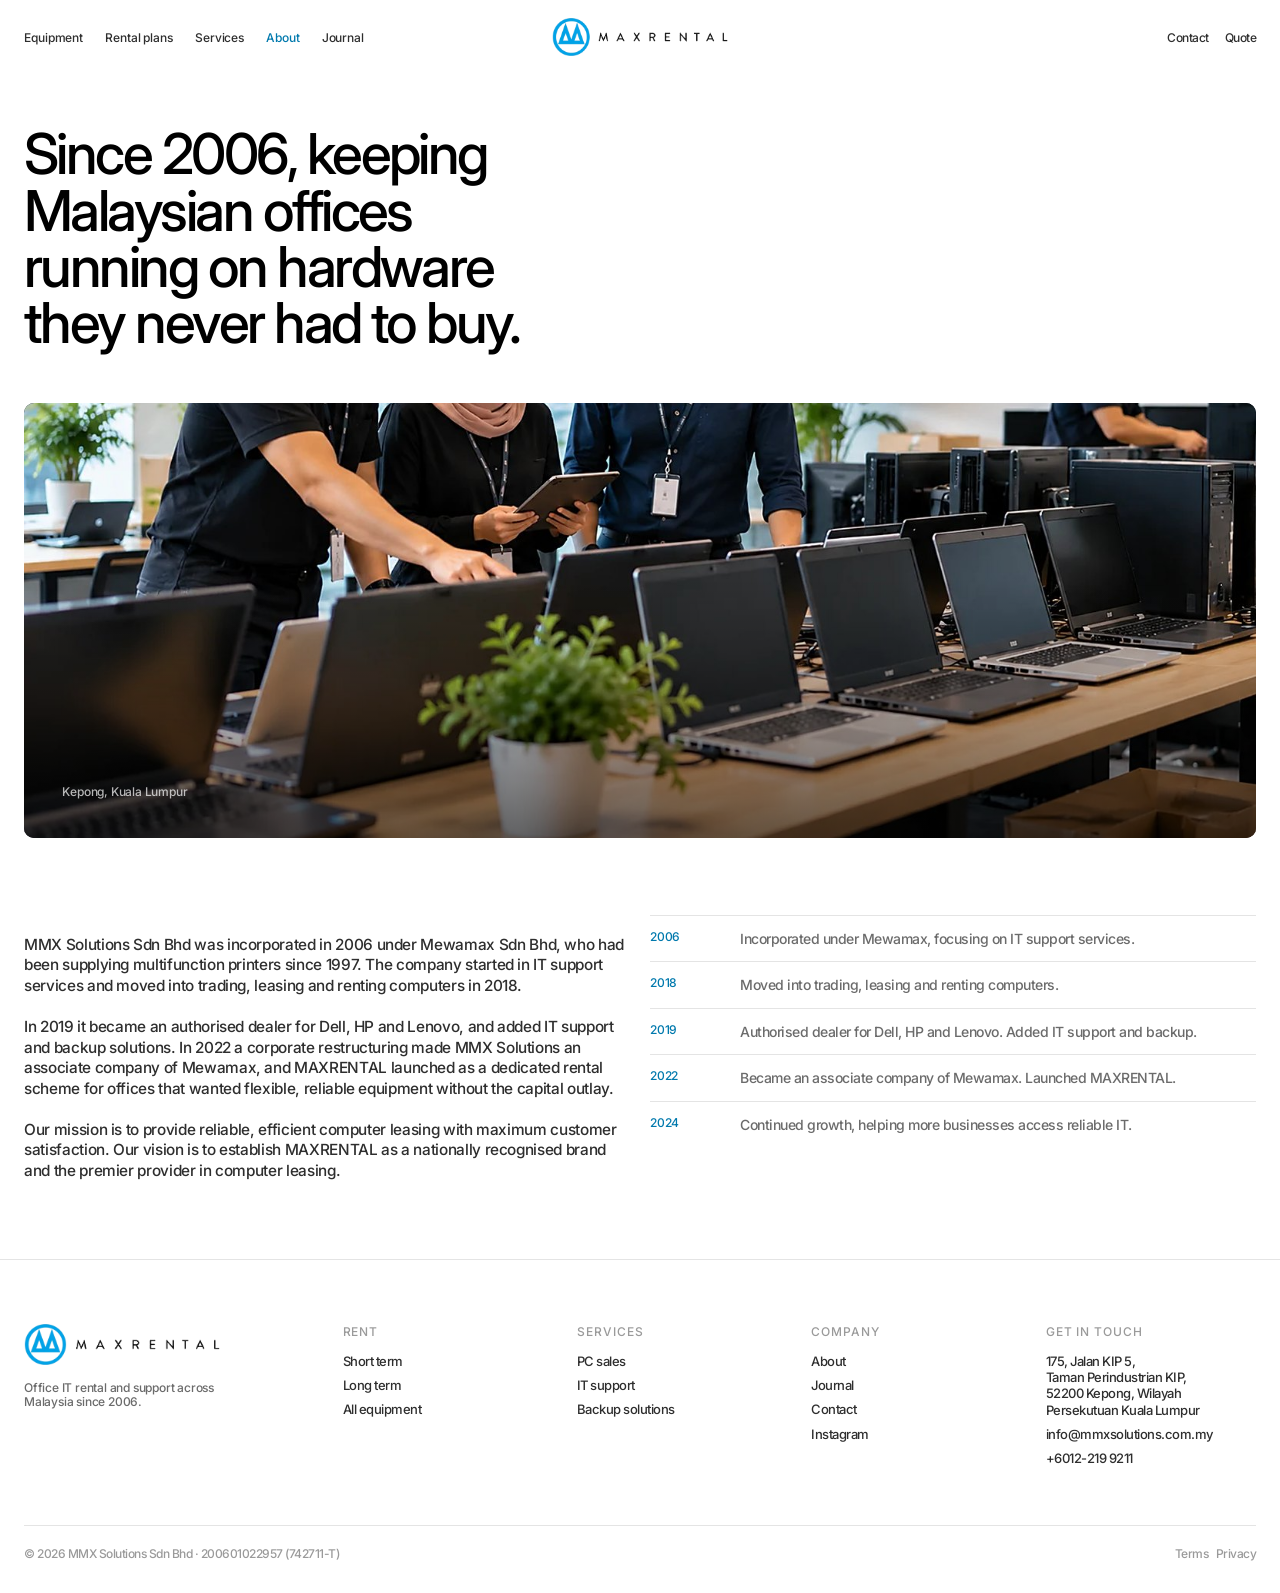
==== about.html @ cd6e2ecd "MAXRENTAL website mockup Static 11-page site for MMX Solutions, generated by build.py from content.p" ====
<!DOCTYPE html>
<html lang="en">
<head>
<meta charset="utf-8" />
<title>About — MMX Solutions Sdn Bhd</title>
<meta name="viewport" content="width=device-width, initial-scale=1, viewport-fit=cover" />
<meta name="description" content="MMX Solutions has supplied and supported office IT in Malaysia since 2006." />
<meta name="theme-color" content="#ffffff" />
<meta property="og:title" content="About — MMX Solutions Sdn Bhd" />
<meta property="og:description" content="MMX Solutions has supplied and supported office IT in Malaysia since 2006." />
<meta property="og:type" content="website" />
<link rel="preconnect" href="https://fonts.googleapis.com" />
<link rel="preconnect" href="https://fonts.gstatic.com" crossorigin />
<link rel="stylesheet" href="https://fonts.googleapis.com/css2?family=Inter:wght@400;500;600&display=swap" />
<link rel="stylesheet" href="css/app.css?v=1790237347" />
<link rel="icon" href="img/mark-512.png" />
</head>
<body>
  <header class="header">
    <div class="container header__inner">
      <nav class="nav">
        <a href="products.html">Equipment</a>
        <a href="short-term.html">Rental plans</a>
        <a href="services.html">Services</a>
        <a href="about.html" aria-current="page">About</a>
        <a href="news.html">Journal</a>
      </nav>
      <button class="nav-toggle" type="button" aria-expanded="false">Menu</button>
      <a class="brand" href="index.html" aria-label="MAXRENTAL home">
        <img src="img/logo-ink.png" alt="MAXRENTAL" width="176" height="37" />
      </a>
      <div class="header__end">
        <a href="contact.html">Contact</a>
        <a href="products.html">Quote <span data-quote-count></span></a>
      </div>
    </div>
  </header>
  <main>
    <section class="section--tight container">
      <h1 class="statement reveal" style="max-width:20ch">Since 2006, keeping Malaysian offices running on hardware they never had to buy.</h1>
    </section>

    <section class="container">
      <div class="band reveal" style="min-height:clamp(280px,34vw,460px)">
        <img src="img/editorial/premises-wide.jpg" alt="MMX Solutions, Kepong" />
        <div class="band__inner">
          <p class="t-meta" style="color:rgba(255,255,255,.7)">Kepong, Kuala Lumpur</p>
        </div>
      </div>
    </section>

    <section class="section container">
      <div class="grid grid--2" style="align-items:start">
        <div>
        <p class="t-lead reveal" data-reveal-delay="0" style="margin-top:20px">MMX Solutions Sdn Bhd was incorporated in 2006 under Mewamax Sdn Bhd, who had been supplying multifunction printers since 1997. The company started in IT support services and moved into trading, leasing and renting computers in 2018.</p>
        <p class="t-lead reveal" data-reveal-delay="60" style="margin-top:20px">In 2019 it became an authorised dealer for Dell, HP and Lenovo, and added IT support and backup solutions. In 2022 a corporate restructuring made MMX Solutions an associate company of Mewamax, and MAXRENTAL launched as a dedicated rental scheme for offices that wanted flexible, reliable equipment without the capital outlay.</p>
        <p class="t-lead reveal" data-reveal-delay="120" style="margin-top:20px">Our mission is to provide reliable, efficient computer leasing with maximum customer satisfaction. Our vision is to establish MAXRENTAL as a nationally recognised brand and the premier provider in computer leasing.</p>
        </div>
        <div>

          <div class="reveal" data-reveal-delay="0"
               style="display:grid;grid-template-columns:72px 1fr;gap:18px;padding:14px 0;border-top:1px solid var(--rule)">
            <span class="t-meta" style="color:var(--accent-deep)">2006</span>
            <span class="t-body grey">Incorporated under Mewamax, focusing on IT support services.</span>
          </div>

          <div class="reveal" data-reveal-delay="50"
               style="display:grid;grid-template-columns:72px 1fr;gap:18px;padding:14px 0;border-top:1px solid var(--rule)">
            <span class="t-meta" style="color:var(--accent-deep)">2018</span>
            <span class="t-body grey">Moved into trading, leasing and renting computers.</span>
          </div>

          <div class="reveal" data-reveal-delay="100"
               style="display:grid;grid-template-columns:72px 1fr;gap:18px;padding:14px 0;border-top:1px solid var(--rule)">
            <span class="t-meta" style="color:var(--accent-deep)">2019</span>
            <span class="t-body grey">Authorised dealer for Dell, HP and Lenovo. Added IT support and backup.</span>
          </div>

          <div class="reveal" data-reveal-delay="150"
               style="display:grid;grid-template-columns:72px 1fr;gap:18px;padding:14px 0;border-top:1px solid var(--rule)">
            <span class="t-meta" style="color:var(--accent-deep)">2022</span>
            <span class="t-body grey">Became an associate company of Mewamax. Launched MAXRENTAL.</span>
          </div>

          <div class="reveal" data-reveal-delay="200"
               style="display:grid;grid-template-columns:72px 1fr;gap:18px;padding:14px 0;border-top:1px solid var(--rule)">
            <span class="t-meta" style="color:var(--accent-deep)">2024</span>
            <span class="t-body grey">Continued growth, helping more businesses access reliable IT.</span>
          </div>
        </div>
      </div>
    </section>

  </main>
  <footer class="footer">
    <div class="container">
      <div class="footer__grid">
        <div>
          <img src="img/logo-ink.png" alt="MAXRENTAL" width="196" height="41"
               style="margin-bottom:16px" />
          <p class="t-meta" style="max-width:30ch">
            Office IT rental and support across Malaysia since 2006.
          </p>
        </div>
        <div>
          <h4>Rent</h4>
          <ul>
            <li><a href="short-term.html">Short term</a></li>
            <li><a href="long-term.html">Long term</a></li>
            <li><a href="products.html">All equipment</a></li>
          </ul>
        </div>
        <div>
          <h4>Services</h4>
          <ul>
            <li><a href="services.html">PC sales</a></li>
            <li><a href="services.html">IT support</a></li>
            <li><a href="services.html">Backup solutions</a></li>
          </ul>
        </div>
        <div>
          <h4>Company</h4>
          <ul>
            <li><a href="about.html">About</a></li>
            <li><a href="news.html">Journal</a></li>
            <li><a href="contact.html">Contact</a></li>
            <li><a href="https://www.instagram.com/maxrental.my/" target="_blank" rel="noopener">Instagram</a></li>
          </ul>
        </div>
        <div>
          <h4>Get in touch</h4>
          <ul>
            <li>175, Jalan KIP 5,<br />Taman Perindustrian KIP,<br />52200 Kepong, Wilayah Persekutuan Kuala Lumpur</li>
            <li><a href="mailto:info@mmxsolutions.com.my">info@mmxsolutions.com.my</a></li>
            <li><a href="tel:+60122199211">+6012-219 9211</a></li>
          </ul>
        </div>
      </div>
      <div class="footer__legal">
        <span>&copy; 2026 MMX Solutions Sdn Bhd &middot; 200601022957 (742711-T)</span>
        <span>
          <a href="terms.html">Terms</a> &nbsp;
          <a href="privacy.html">Privacy</a>
        </span>
      </div>
    </div>
  </footer>
  <script src="js/app.js?v=1790237347"></script>
</body>
</html>
---- css/app.css ----
/* ==========================================================================
   MAXRENTAL v2
   Design system rebuilt from all-natural.framer.website, measured not guessed.
   The reference is near-monochrome on purpose: the UI is black on white and all
   the colour arrives through the photography. That discipline is kept here —
   MAXRENTAL's cyan appears only on interactive states, and the colour comes
   from the navy product stills.
   ========================================================================== */

:root {
    /* ground */
    --page: #ffffff;
    --surface: #f6f6f6;
    --surface-2: #efefef;

    /* ink */
    --ink: #000000;
    --ink-2: #2e2e2e;
    --ink-3: #6b6b6b;
    --ink-4: #9a9a9a;

    /* lines */
    --rule: #e4e4e4;
    --rule-2: #c9c9c9;

    /* accent — MAXRENTAL cyan, interactive states only */
    --accent: #00a2e8;
    --accent-deep: #0079ad;

    /* semantic */
    --sale: #e01616;
    --ink-navy: #0d1126;

    /* type */
    --f: "Inter", -apple-system, BlinkMacSystemFont, "Segoe UI", Helvetica, Arial, sans-serif;

    /* metrics lifted from the reference */
    --gutter: 24px;
    --maxw: 1440px;
    --r-media: 10px;
    --r-tile: 8px;
    --r-pill: 50px;
}

*, *::before, *::after { box-sizing: border-box; }

html { -webkit-text-size-adjust: 100%; }

body {
    margin: 0;
    background: var(--page);
    color: var(--ink);
    font-family: var(--f);
    font-weight: 500;
    font-size: 14px;
    line-height: 1.25;
    letter-spacing: -0.5px;
    -webkit-font-smoothing: antialiased;
    -moz-osx-font-smoothing: grayscale;
}

img, video { display: block; max-width: 100%; }
a { color: inherit; text-decoration: none; }
button { font: inherit; color: inherit; background: none; border: 0; cursor: pointer; }
ul { list-style: none; margin: 0; padding: 0; }

:focus-visible { outline: 2px solid var(--accent); outline-offset: 3px; }

::selection { background: var(--accent); color: #fff; }

/* ------------------------------------------------------------- type ----- */

h1, h2, h3, h4 { margin: 0; font-weight: 500; }

h1, .t-h1 {
    font-size: clamp(32px, 3.2vw, 46px);
    line-height: 1.0;
    letter-spacing: -0.04em;
    text-wrap: balance;
}

h2, .t-h2 {
    font-size: clamp(24px, 2.1vw, 30px);
    line-height: 1.05;
    letter-spacing: -0.042em;
    text-wrap: balance;
}

h3, .t-h3 {
    font-size: clamp(20px, 1.75vw, 25px);
    line-height: 1.0;
    letter-spacing: -0.05em;
}

p { margin: 0; line-height: 1.25; letter-spacing: -0.5px; }

.t-body { font-size: 14px; line-height: 1.25; letter-spacing: -0.5px; }
.t-meta { font-size: 12px; line-height: 1.2; letter-spacing: -0.2px; color: var(--ink-3); }
.t-lead { font-size: clamp(15px, 1.2vw, 17px); line-height: 1.35; letter-spacing: -0.35px; color: var(--ink-2); }

.grey { color: var(--ink-3); }

/* ------------------------------------------------------------ layout ---- */

.container {
    width: 100%;
    max-width: var(--maxw);
    margin-inline: auto;
    padding-inline: var(--gutter);
}

.section { padding-block: clamp(48px, 6vw, 96px); }
.section--tight { padding-block: clamp(32px, 4vw, 56px); }

.section-head {
    display: flex;
    align-items: baseline;
    justify-content: space-between;
    gap: 16px 24px;
    flex-wrap: wrap;
    margin-bottom: 26px;
}

/* ------------------------------------------------------------ header ---- */

.header {
    position: sticky;
    top: env(safe-area-inset-top, 0px);
    z-index: 60;
    background: rgba(255, 255, 255, 0.86);
    backdrop-filter: saturate(180%) blur(14px);
    -webkit-backdrop-filter: saturate(180%) blur(14px);
    border-bottom: 1px solid transparent;
    transition: border-color 220ms ease, background 220ms ease;
}
.header.is-stuck { border-bottom-color: var(--rule); }

.header__inner {
    display: grid;
    grid-template-columns: 1fr auto 1fr;
    align-items: center;
    gap: 16px;
    height: 74px;
}

.nav { display: flex; align-items: center; gap: 22px; }
.nav a {
    font-size: 12px;
    letter-spacing: -0.1px;
    color: var(--ink-2);
    transition: color 160ms ease;
}
.nav a:hover, .nav a[aria-current="page"] { color: var(--accent-deep); }

.brand { justify-self: center; display: block; line-height: 0; }
.brand img { width: 176px; height: auto; }

.header__end { justify-self: end; display: flex; align-items: center; gap: 16px; }
.header__end button, .header__end a { font-size: 12px; color: var(--ink-2); transition: color 160ms ease; }
.header__end button:hover, .header__end a:hover { color: var(--accent-deep); }

.nav-toggle { display: none; }

/* -------------------------------------------------------------- hero ---- */

.hero {
    position: relative;
    height: min(92vh, 860px);
    min-height: 540px;
    overflow: hidden;
    background: var(--ink-navy);
}

/* Slides are stacked and crossfaded. Only the active one is in the
   accessibility tree, and only it is allowed to take pointer events, so the
   CTA underneath a faded-out slide can never be clicked. */
.hero__slide {
    position: absolute;
    inset: 0;
    opacity: 0;
    pointer-events: none;
    transition: opacity 420ms cubic-bezier(.4, 0, .2, 1);
}
.hero__slide.is-active { opacity: 1; pointer-events: auto; }

.hero__slide video, .hero__slide > img {
    position: absolute;
    inset: 0;
    width: 100%;
    height: 100%;
    object-fit: cover;
}
.hero__scrim {
    position: absolute;
    inset: 0;
    background: linear-gradient(to top, rgba(0, 0, 0, 0.55) 0%, rgba(0, 0, 0, 0.12) 38%, rgba(0, 0, 0, 0) 62%);
}
.hero__inner {
    position: relative;
    height: 100%;
    display: flex;
    flex-direction: column;
    justify-content: flex-end;
    padding-block: 0 clamp(58px, 6vw, 84px);
    color: #fff;
}
.hero__eyebrow {
    font-size: 12px;
    letter-spacing: 0.08em;
    text-transform: uppercase;
    color: rgba(255, 255, 255, 0.78);
    margin-bottom: 14px;
}
.hero h1 { color: #fff; max-width: 15ch; }
.hero__actions { display: flex; align-items: center; gap: 14px; margin-top: 26px; }

/* A slide shot on a pale background carries its own type colour, the way the
   reference flips to dark type on its promo slide. */
.hero__slide--light .hero__scrim {
    background: linear-gradient(to top, rgba(255, 255, 255, 0.72) 0%, rgba(255, 255, 255, 0.2) 40%, rgba(255, 255, 255, 0) 64%);
}
.hero__slide--light .hero__inner { color: var(--ink); }
.hero__slide--light .hero h1, .hero__slide--light h1 { color: var(--ink); }
.hero__slide--light .hero__eyebrow { color: rgba(0, 0, 0, 0.62); }

/* Indicators: a row of hairlines, the active one filling over the dwell. */
.hero__dots {
    position: absolute;
    left: 50%;
    bottom: 26px;
    transform: translateX(-50%);
    z-index: 3;
    display: flex;
    gap: 10px;
}
.hero__dot {
    position: relative;
    width: 40px;
    height: 12px;
    display: flex;
    align-items: center;
    background: none;
    border: 0;
    padding: 0;
    cursor: pointer;
}
.hero__dot::before {
    content: "";
    position: absolute;
    left: 0; right: 0;
    height: 2px;
    background: rgba(255, 255, 255, 0.34);
}
.hero__dot-fill {
    position: relative;
    height: 2px;
    width: 0;
    background: #fff;
}
.hero__dot.is-active .hero__dot-fill { width: 100%; transition: width linear; }
.hero__dots[data-tone="light"] .hero__dot::before { background: rgba(0, 0, 0, 0.22); }
.hero__dots[data-tone="light"] .hero__dot-fill { background: var(--ink); }

@media (prefers-reduced-motion: reduce) {
    .hero__slide { transition: none; }
    .hero__dot.is-active .hero__dot-fill { transition: none; width: 100%; }
}

/* -------------------------------------------------------------- pill ---- */

.pill {
    display: inline-flex;
    align-items: center;
    gap: 8px;
    height: 40px;
    padding-inline: 20px;
    border-radius: var(--r-pill);
    background: var(--ink);
    color: #fff;
    font-size: 13px;
    letter-spacing: -0.2px;
    transition: background 180ms ease, color 180ms ease, transform 180ms ease;
}
.pill:hover { background: var(--accent-deep); }
.pill:active { transform: translateY(1px); }

.pill--light { background: #fff; color: var(--ink); }
.pill--dark { background: var(--ink); color: #fff; }
.pill--dark:hover { background: var(--accent-deep); color: #fff; }
.pill--light:hover { background: var(--accent); color: #fff; }

.pill--ghost {
    background: transparent;
    color: #fff;
    border: 1px solid rgba(255, 255, 255, 0.45);
}
.pill--ghost:hover { background: #fff; color: var(--ink); border-color: #fff; }

.link-more {
    font-size: 12px;
    color: var(--ink-3);
    border-bottom: 1px solid var(--rule-2);
    padding-bottom: 2px;
    transition: color 160ms ease, border-color 160ms ease;
}
.link-more:hover { color: var(--accent-deep); border-color: var(--accent); }

/* ------------------------------------------------------------ marquee --- */

.marquee {
    border-block: 1px solid var(--rule);
    padding-block: 20px 22px;
    overflow: hidden;
}
.marquee__label {
    font-size: 11px;
    letter-spacing: 0.1em;
    text-transform: uppercase;
    color: var(--ink-4);
    margin-bottom: 16px;
}
/* The track holds N identical sets. JS clones sets until the run is wider than
   the viewport and sets --marquee-shift to exactly one set's width, so the
   translate lands on an identical frame and the loop has no seam or gap.
   A fixed -50% only works when one set already overflows the viewport. */
.marquee__track {
    display: flex;
    width: max-content;
    animation: marquee var(--marquee-dur, 30s) linear infinite;
}
.marquee__set {
    display: flex;
    align-items: center;
    gap: clamp(52px, 5.4vw, 92px);
    padding-right: clamp(52px, 5.4vw, 92px);
    flex: 0 0 auto;
}
.marquee__set span { display: flex; align-items: center; height: 52px; flex: 0 0 auto; }
/* Height comes from each image's own attribute, tuned per mark; width follows
   the file's aspect ratio. */
.marquee__track img { width: auto; display: block; }

@keyframes marquee { to { transform: translateX(calc(-1 * var(--marquee-shift, 50%))); } }
.marquee:hover .marquee__track { animation-play-state: paused; }

@media (prefers-reduced-motion: reduce) {
    .marquee__track { animation: none; }
}

/* -------------------------------------------------------------- tabs ---- */

.tabs { display: flex; gap: 20px; }
.tabs button {
    font-size: clamp(20px, 1.75vw, 25px);
    letter-spacing: -0.05em;
    color: var(--ink-4);
    transition: color 180ms ease;
}
.tabs button[aria-selected="true"] { color: var(--ink); }
.tabs button:hover { color: var(--ink-2); }

/* ------------------------------------------------------------- grids ---- */

.grid {
    display: grid;
    grid-template-columns: repeat(4, 1fr);
    gap: 26px 20px;
}
.grid--2 { grid-template-columns: repeat(2, 1fr); }
.grid--3 { grid-template-columns: repeat(3, 1fr); }

/* -------------------------------------------------------------- card ---- */

.pcard { display: block; }

.pcard__media {
    position: relative;
    aspect-ratio: 4 / 5;
    border-radius: var(--r-tile);
    background: var(--surface);
    overflow: hidden;
}
.pcard__media img {
    position: absolute;
    inset: 0;
    width: 100%;
    height: 100%;
    object-fit: contain;
    padding: 12%;
    transition: transform 620ms cubic-bezier(.16,.84,.44,1), opacity 260ms ease;
}
.pcard__media .is-hover { opacity: 0; }
.pcard:hover .pcard__media img { transform: scale(1.045); }
.pcard:hover .pcard__media .is-base { opacity: 0; }
.pcard:hover .pcard__media .is-hover { opacity: 1; }

.pcard__badge {
    position: absolute;
    top: 10px;
    left: 10px;
    z-index: 2;
    height: 24px;
    display: inline-flex;
    align-items: center;
    padding-inline: 10px;
    border-radius: var(--r-pill);
    background: #fff;
    font-size: 11px;
    letter-spacing: -0.1px;
}
.pcard__badge--sale { background: var(--sale); color: #fff; }

.pcard__fav {
    position: absolute;
    top: 8px;
    right: 8px;
    z-index: 2;
    width: 30px;
    height: 30px;
    display: grid;
    place-items: center;
    border-radius: 50%;
    color: var(--ink-3);
    transition: color 160ms ease, background 160ms ease;
}
.pcard__fav:hover { color: var(--accent-deep); background: rgba(255, 255, 255, 0.7); }

.pcard__body {
    display: grid;
    /* minmax(0,1fr) not 1fr: a grid track defaults to min-width:auto, so the
       name column refuses to shrink and a long struck-through price pushes the
       card past the viewport. */
    grid-template-columns: minmax(0, 1fr) auto;
    gap: 2px 12px;
    margin-top: 12px;
}
.pcard__name { font-size: 14px; letter-spacing: -0.5px; overflow-wrap: anywhere; }
.pcard__price { font-size: 14px; letter-spacing: -0.5px; text-align: right; white-space: nowrap; }
.pcard__cat { grid-column: 1; font-size: 12px; color: var(--ink-4); text-transform: uppercase; letter-spacing: 0.02em; }
.pcard__was { color: var(--ink-4); text-decoration: line-through; margin-right: 6px; }

/* ----------------------------------------------------------- category --- */

.cat {
    position: relative;
    display: block;
    border-radius: var(--r-media);
    overflow: hidden;
    aspect-ratio: 3 / 4;
    background: var(--ink-navy);
}
.cat img, .cat video {
    position: absolute; inset: 0;
    width: 100%; height: 100%; object-fit: cover;
    transition: transform 900ms cubic-bezier(.16,.84,.44,1);
}
.cat:hover img, .cat:hover video { transform: scale(1.04); }
.cat__label {
    position: absolute;
    left: 16px;
    bottom: 16px;
    z-index: 2;
    color: #fff;
    font-size: clamp(20px, 1.75vw, 25px);
    letter-spacing: -0.05em;
}
.cat::after {
    content: "";
    position: absolute; inset: 0;
    background: linear-gradient(to top, rgba(0,0,0,.45), rgba(0,0,0,0) 45%);
}

/* -------------------------------------------------------------- band ---- */

.band {
    position: relative;
    border-radius: var(--r-media);
    overflow: hidden;
    background: var(--ink-navy);
    color: #fff;
    min-height: clamp(320px, 40vw, 520px);
    display: flex;
    align-items: flex-end;
}
.band video, .band img {
    position: absolute; inset: 0;
    width: 100%; height: 100%; object-fit: cover;
}
.band__inner { position: relative; padding: clamp(24px, 3vw, 44px); max-width: 46ch; }
.band__inner h2 { color: #fff; }
.band__inner p { margin-top: 12px; color: rgba(255,255,255,.82); }
.band::after {
    content: "";
    position: absolute; inset: 0;
    background: linear-gradient(to top, rgba(0,0,0,.6), rgba(0,0,0,0) 60%);
}
.band .band__inner { z-index: 2; }

/* ---------------------------------------------------------- statement --- */

.statement {
    font-size: clamp(28px, 4.4vw, 62px);
    line-height: 1.0;
    letter-spacing: -0.045em;
    max-width: 18ch;
    text-wrap: balance;
}

/* ---------------------------------------------------------- trust row --- */

.trust {
    display: grid;
    grid-template-columns: repeat(4, 1fr);
    gap: 1px;
    background: var(--rule);
    border: 1px solid var(--rule);
    border-radius: var(--r-media);
    overflow: hidden;
}
.trust div { background: var(--page); padding: 22px 20px; }
.trust h4 { font-size: 14px; letter-spacing: -0.5px; }
.trust p { margin-top: 6px; font-size: 12px; color: var(--ink-3); }

/* ----------------------------------------------------------- journal ---- */

.post__media {
    aspect-ratio: 4 / 3;
    border-radius: var(--r-media);
    overflow: hidden;
    background: var(--surface);
}
.post__media img { width: 100%; height: 100%; object-fit: cover; transition: transform 900ms cubic-bezier(.16,.84,.44,1); }
.post:hover .post__media img { transform: scale(1.04); }
.post__tag { margin-top: 12px; font-size: 12px; color: var(--ink-4); text-transform: uppercase; letter-spacing: .04em; }
.post h3 { margin-top: 6px; }
.post__more { margin-top: 12px; }

/* ------------------------------------------------------- testimonials --- */

.quotes { overflow: hidden; border-block: 1px solid var(--rule); padding-block: clamp(34px, 4vw, 56px); }
.quotes__track { display: flex; gap: 20px; width: max-content; animation: slide 64s linear infinite; }
.quotes:hover .quotes__track { animation-play-state: paused; }
.quote {
    width: clamp(280px, 30vw, 420px);
    padding: 24px;
    border: 1px solid var(--rule);
    border-radius: var(--r-media);
    background: var(--surface);
}
.quote p { margin-top: 12px; color: var(--ink-2); line-height: 1.4; }
.quote__who { font-size: 14px; }
.quote__product { margin-top: 16px; font-size: 12px; color: var(--ink-4); }

/* ------------------------------------------------------------ footer ---- */

.footer { border-top: 1px solid var(--rule); padding-block: clamp(40px, 5vw, 72px) 32px; }
.footer__grid {
    display: grid;
    grid-template-columns: 1.4fr repeat(4, 1fr);
    gap: 32px 24px;
}
.footer h4 { font-size: 12px; color: var(--ink-4); text-transform: uppercase; letter-spacing: .08em; margin-bottom: 14px; }
.footer li { margin-bottom: 8px; }
.footer li a, .footer li { font-size: 13px; color: var(--ink-2); }
.footer li a:hover { color: var(--accent-deep); }
.footer__legal {
    margin-top: clamp(32px, 4vw, 56px);
    padding-top: 20px;
    border-top: 1px solid var(--rule);
    display: flex;
    justify-content: space-between;
    gap: 16px;
    flex-wrap: wrap;
    font-size: 12px;
    color: var(--ink-4);
}

/* ------------------------------------------------------------ reveal ---- */
/* The reference uses Motion's opacity fades. Short, soft, no big translations.
   Everything renders visible first, then the observer takes over — so the page
   is never parked invisible if JS fails. */

.js .reveal { opacity: 0; transform: translateY(10px); }
.js .reveal.is-in {
    opacity: 1;
    transform: none;
    transition: opacity 620ms cubic-bezier(.22,.61,.36,1), transform 620ms cubic-bezier(.22,.61,.36,1);
}

@media (prefers-reduced-motion: reduce) {
    .js .reveal { opacity: 1; transform: none; }
    .marquee__track, .quotes__track { animation: none; }
    * { transition-duration: 1ms !important; }
}

/* ------------------------------------------------------- responsive ----- */

@media (max-width: 1080px) {
    .grid { grid-template-columns: repeat(3, 1fr); }
    .footer__grid { grid-template-columns: 1fr 1fr 1fr; }
}

@media (max-width: 860px) {
    :root { --gutter: 18px; }

    .header__inner { grid-template-columns: auto 1fr auto; height: 64px; }
    .nav { display: none; }
    .nav.is-open {
        display: flex;
        position: fixed;
        inset: 64px 0 auto;
        flex-direction: column;
        align-items: flex-start;
        gap: 4px;
        padding: 18px var(--gutter) 26px;
        background: var(--page);
        border-bottom: 1px solid var(--rule);
        max-height: calc(100dvh - 64px);
        overflow-y: auto;
    }
    .nav.is-open a { font-size: 22px; letter-spacing: -0.04em; color: var(--ink); padding-block: 7px; }
    .nav-toggle { display: inline-flex; align-items: center; font-size: 12px; }
    .brand { justify-self: center; }
    .brand img { width: 146px; }

    .grid { grid-template-columns: repeat(2, 1fr); gap: 22px 14px; }
    .grid--3 { grid-template-columns: 1fr; }
    .trust { grid-template-columns: repeat(2, 1fr); }
    .footer__grid { grid-template-columns: 1fr 1fr; }
    .hero { height: min(86vh, 680px); }
}

@media (max-width: 520px) {
    .grid--2 { grid-template-columns: 1fr; }
    .trust { grid-template-columns: 1fr; }
    .footer__grid { grid-template-columns: 1fr; }
    .hero__actions { flex-wrap: wrap; }
}

/* Narrow cards stack name over price, so a struck-through price can never
   compete with the product name for the same row. */
@media (max-width: 860px) {
    .pcard__body { grid-template-columns: 1fr; gap: 3px; }
    .pcard__price { text-align: left; white-space: normal; }
}

/* ------------------------------------------------------- product page --- */

.pdp__back { margin-bottom: 18px; }

.pdp {
    display: grid;
    grid-template-columns: minmax(0, 1.05fr) minmax(0, 0.95fr);
    gap: clamp(28px, 4vw, 64px);
    align-items: start;
}

/* Rail beside the stage, as the reference has it. minmax(0,1fr) on the stage
   so a wide image cannot push the rail off the grid. */
.pdp__gallery {
    display: grid;
    grid-template-columns: 62px minmax(0, 1fr);
    gap: 14px;
    align-items: start;
}
.pdp__thumbs { display: flex; flex-direction: column; gap: 10px; }
.pdp__thumb {
    border: 1px solid var(--rule);
    border-radius: 7px;
    background: var(--surface);
    padding: 0;
    aspect-ratio: 1 / 1;
    overflow: hidden;
    cursor: pointer;
    transition: border-color 160ms ease;
}
.pdp__thumb img { width: 100%; height: 100%; object-fit: contain; padding: 6px; }
.pdp__thumb:hover { border-color: var(--ink-3); }
.pdp__thumb.is-active { border-color: var(--ink); }

.pdp__stage {
    background: var(--surface);
    border-radius: var(--r-media);
    aspect-ratio: 1 / 1;
    display: grid;
    place-items: center;
    overflow: hidden;
}
.pdp__stage img { width: 100%; height: 100%; object-fit: contain; padding: clamp(18px, 4%, 46px); }

.pdp__head { display: flex; align-items: flex-start; justify-content: space-between; gap: 18px; }
.pdp__head h1 { margin-top: 6px; }
.fav {
    background: none; border: 0; padding: 4px; cursor: pointer;
    font-size: 19px; line-height: 1; color: var(--ink-2);
}
.fav[aria-pressed="true"] { color: var(--accent-deep); }

.pdp__price { margin-top: 14px; font-size: 21px; letter-spacing: -0.03em; display: flex; gap: 10px; align-items: baseline; }
.pdp__price s { font-size: 15px; }
.pdp__spec { margin-top: 18px; max-width: 46ch; }

.pdp__field { margin-top: 26px; }
.chips { display: flex; flex-wrap: wrap; gap: 8px; margin-top: 10px; }
.chip {
    border: 1px solid var(--rule); background: none; cursor: pointer;
    border-radius: var(--r-pill); padding: 7px 14px;
    font: inherit; font-size: 12px; color: var(--ink-2);
    transition: border-color 160ms ease, color 160ms ease;
}
.chip:hover { border-color: var(--ink-3); }
.chip.is-active { border-color: var(--ink); color: var(--ink); }

.pdp__cart { display: flex; gap: 12px; margin-top: 26px; margin-bottom: 14px; }
.qty { display: flex; align-items: center; border: 1px solid var(--rule); border-radius: var(--r-pill); height: 40px; }
.qty button { background: none; border: 0; width: 34px; height: 100%; cursor: pointer; font-size: 15px; color: var(--ink-2); }
.qty button:hover { color: var(--ink); }
.qty input { width: 32px; text-align: center; border: 0; background: none; font: inherit; font-size: 13px; }
.pdp__add { flex: 1 1 auto; justify-content: center; }

.acc { margin-top: 32px; border-top: 1px solid var(--rule); }
.acc details { border-bottom: 1px solid var(--rule); }
.acc summary {
    list-style: none; cursor: pointer; padding: 15px 0;
    display: flex; justify-content: space-between; align-items: center;
    font-size: 13px; letter-spacing: -0.2px;
}
.acc summary::-webkit-details-marker { display: none; }
.acc summary::after { content: "+"; color: var(--ink-3); font-size: 15px; }
.acc details[open] summary::after { content: "\2212"; }
.acc__body { padding-bottom: 18px; }

.ticks { display: grid; gap: 7px; }
.ticks li { font-size: 13px; color: var(--ink-2); padding-left: 17px; position: relative; }
.ticks li::before { content: "\2713"; position: absolute; left: 0; color: var(--accent-deep); }

.rows { display: grid; }
.rows li {
    display: flex; justify-content: space-between; gap: 16px;
    padding: 9px 0; font-size: 13px; border-top: 1px solid var(--rule);
}
.rows li:first-child { border-top: 0; }

/* Detail band: media flush to the page edge, copy in the opposite column. */
.pdp__detail {
    display: grid;
    grid-template-columns: minmax(0, 1fr) minmax(0, 1fr);
    align-items: center;
    gap: clamp(28px, 5vw, 80px);
    margin-top: clamp(48px, 6vw, 96px);
}
.pdp__detail-media { background: var(--surface); aspect-ratio: 4 / 3; overflow: hidden; }
.pdp__detail-media img { width: 100%; height: 100%; object-fit: contain; padding: 6%; }
.pdp__detail-copy { padding-inline: clamp(20px, 4vw, 40px) clamp(20px, 6vw, 96px); max-width: 52ch; }

.speclist { margin-top: 18px; }
.speclist li {
    padding: 14px 0;
    border-top: 1px solid var(--rule);
    font-size: 17px;
    letter-spacing: -0.02em;
}
.pdp__panel { background: var(--surface); border-radius: var(--r-media); aspect-ratio: 5 / 4; overflow: hidden; }
.pdp__panel img { width: 100%; height: 100%; object-fit: contain; padding: 8%; }

@media (max-width: 860px) {
    .pdp { grid-template-columns: 1fr; gap: 26px; }
    .pdp__gallery { grid-template-columns: 1fr; }
    .pdp__thumbs { flex-direction: row; order: 2; overflow-x: auto; }
    .pdp__thumb { flex: 0 0 58px; }
    .pdp__detail { grid-template-columns: 1fr; }
    .pdp__detail-copy { padding-inline: 0; }
}
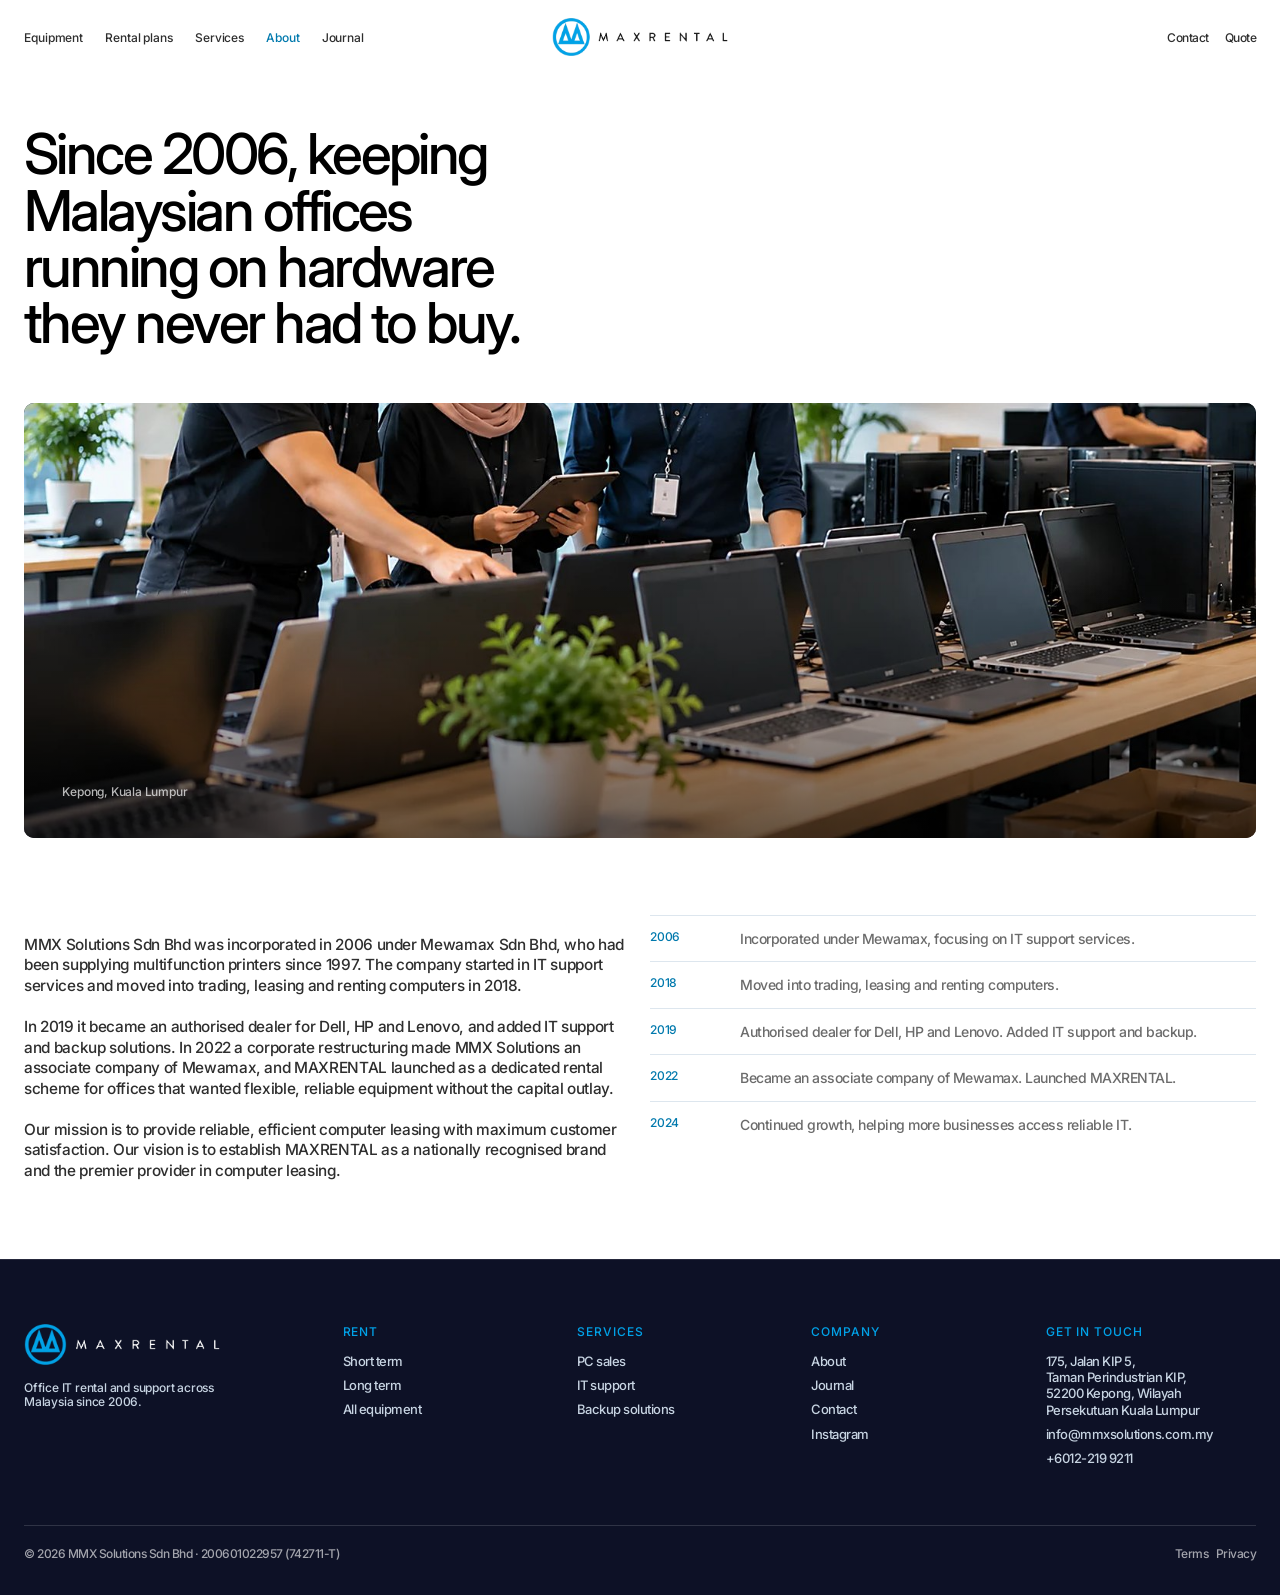
==== commit d9e331fa: "Build a colour system from the brand instead of staying near-monochrome The reference is black-on-wh" ====
--- a/about.html
+++ b/about.html
@@ -12,7 +12,7 @@
 <link rel="preconnect" href="https://fonts.googleapis.com" />
 <link rel="preconnect" href="https://fonts.gstatic.com" crossorigin />
 <link rel="stylesheet" href="https://fonts.googleapis.com/css2?family=Inter:wght@400;500;600&display=swap" />
-<link rel="stylesheet" href="css/app.css?v=1790237347" />
+<link rel="stylesheet" href="css/app.css?v=1790254020" />
 <link rel="icon" href="img/mark-512.png" />
 </head>
 <body>
@@ -96,7 +96,7 @@
     <div class="container">
       <div class="footer__grid">
         <div>
-          <img src="img/logo-ink.png" alt="MAXRENTAL" width="196" height="41"
+          <img src="img/logo-white.png" alt="MAXRENTAL" width="196" height="41"
                style="margin-bottom:16px" />
           <p class="t-meta" style="max-width:30ch">
             Office IT rental and support across Malaysia since 2006.
@@ -145,6 +145,6 @@
       </div>
     </div>
   </footer>
-  <script src="js/app.js?v=1790237347"></script>
+  <script src="js/app.js?v=1790254020"></script>
 </body>
 </html>
--- a/css/app.css
+++ b/css/app.css
@@ -1,35 +1,50 @@
 /* ==========================================================================
    MAXRENTAL v2
    Design system rebuilt from all-natural.framer.website, measured not guessed.
-   The reference is near-monochrome on purpose: the UI is black on white and all
-   the colour arrives through the photography. That discipline is kept here —
-   MAXRENTAL's cyan appears only on interactive states, and the colour comes
-   from the navy product stills.
+
+   The reference is near-monochrome because its photography carries the colour.
+   MAXRENTAL's product shots are hardware on grey, which carries none, so the
+   colour is built from their own brand instead: navy #0D1126 sections, cool
+   surfaces, and cyan on every action.
+
+   Cyan has two shades and they are not interchangeable. White text on the
+   bright #00A2E8 is 2.9:1 and fails, so anything with text on it uses the
+   deep #0079AD (4.8:1). On navy the bright cyan reaches 6.5:1 and is the one
+   to use. Check any new pairing before adding it.
    ========================================================================== */
 
 :root {
-    /* ground */
+    /* ground — cool rather than neutral grey, so the page is never bare white */
     --page: #ffffff;
-    --surface: #f6f6f6;
-    --surface-2: #efefef;
+    --surface: #eef4f9;
+    --surface-2: #e4edf4;
 
     /* ink */
     --ink: #000000;
     --ink-2: #2e2e2e;
     --ink-3: #6b6b6b;
-    --ink-4: #9a9a9a;
-
-    /* lines */
-    --rule: #e4e4e4;
-    --rule-2: #c9c9c9;
-
-    /* accent — MAXRENTAL cyan, interactive states only */
+    /* #9a9a9a was 2.81:1 on white — inactive tabs, struck-through prices and
+       the small labels all use this, and all were under AA. #767676 is the
+       lightest grey that clears 4.5:1 on white. */
+    --ink-4: #767676;
+
+    /* lines, tinted to match the surfaces */
+    --rule: #dde6ee;
+    --rule-2: #bfcddb;
+
+    /* accent — MAXRENTAL cyan. --accent on dark only, --accent-deep on light */
     --accent: #00a2e8;
     --accent-deep: #0079ad;
+    --accent-press: #006d9c;
+    --accent-wash: #e3f1fb;
+
+    /* dark ground */
+    --ink-navy: #0d1126;
+    --navy-2: #171d3d;
+    --on-navy: #c7d4e2;
 
     /* semantic */
     --sale: #e01616;
-    --ink-navy: #0d1126;
 
     /* type */
     --f: "Inter", -apple-system, BlinkMacSystemFont, "Segoe UI", Helvetica, Arial, sans-serif;
@@ -275,19 +290,19 @@
     height: 40px;
     padding-inline: 20px;
     border-radius: var(--r-pill);
-    background: var(--ink);
+    background: var(--accent-deep);
     color: #fff;
     font-size: 13px;
     letter-spacing: -0.2px;
     transition: background 180ms ease, color 180ms ease, transform 180ms ease;
 }
-.pill:hover { background: var(--accent-deep); }
+.pill:hover { background: var(--accent-press); }
 .pill:active { transform: translateY(1px); }
 
 .pill--light { background: #fff; color: var(--ink); }
-.pill--dark { background: var(--ink); color: #fff; }
-.pill--dark:hover { background: var(--accent-deep); color: #fff; }
-.pill--light:hover { background: var(--accent); color: #fff; }
+.pill--dark { background: var(--accent-deep); color: #fff; }
+.pill--dark:hover { background: var(--accent-press); color: #fff; }
+.pill--light:hover { background: var(--accent-deep); color: #fff; }
 
 .pill--ghost {
     background: transparent;
@@ -356,7 +371,7 @@
     color: var(--ink-4);
     transition: color 180ms ease;
 }
-.tabs button[aria-selected="true"] { color: var(--ink); }
+.tabs button[aria-selected="true"] { color: var(--accent-deep); }
 .tabs button:hover { color: var(--ink-2); }
 
 /* ------------------------------------------------------------- grids ---- */
@@ -404,7 +419,8 @@
     align-items: center;
     padding-inline: 10px;
     border-radius: var(--r-pill);
-    background: #fff;
+    background: var(--accent-deep);
+    color: #fff;
     font-size: 11px;
     letter-spacing: -0.1px;
 }
@@ -436,7 +452,7 @@
 }
 .pcard__name { font-size: 14px; letter-spacing: -0.5px; overflow-wrap: anywhere; }
 .pcard__price { font-size: 14px; letter-spacing: -0.5px; text-align: right; white-space: nowrap; }
-.pcard__cat { grid-column: 1; font-size: 12px; color: var(--ink-4); text-transform: uppercase; letter-spacing: 0.02em; }
+.pcard__cat { grid-column: 1; font-size: 12px; color: var(--accent-press); text-transform: uppercase; letter-spacing: 0.02em; }
 .pcard__was { color: var(--ink-4); text-decoration: line-through; margin-right: 6px; }
 
 /* ----------------------------------------------------------- category --- */
@@ -498,6 +514,19 @@
 
 /* ---------------------------------------------------------- statement --- */
 
+/* Full-bleed navy band. 100vw + the negative margin rather than a wrapper, so
+   the section keeps using the normal .container for its inner width. */
+.band-navy {
+    background: var(--ink-navy);
+    color: #fff;
+    width: 100vw;
+    margin-left: calc(50% - 50vw);
+    padding-block: clamp(52px, 6vw, 96px);
+}
+.band-navy h2, .band-navy .statement { color: #fff; }
+.band-navy .t-lead { color: var(--on-navy); }
+.band-navy em { color: var(--accent); font-style: normal; }
+
 .statement {
     font-size: clamp(28px, 4.4vw, 62px);
     line-height: 1.0;
@@ -512,12 +541,12 @@
     display: grid;
     grid-template-columns: repeat(4, 1fr);
     gap: 1px;
-    background: var(--rule);
+    background: var(--rule-2);
     border: 1px solid var(--rule);
     border-radius: var(--r-media);
     overflow: hidden;
 }
-.trust div { background: var(--page); padding: 22px 20px; }
+.trust div { background: var(--surface); padding: 22px 20px; }
 .trust h4 { font-size: 14px; letter-spacing: -0.5px; }
 .trust p { margin-top: 6px; font-size: 12px; color: var(--ink-3); }
 
@@ -537,43 +566,59 @@
 
 /* ------------------------------------------------------- testimonials --- */
 
-.quotes { overflow: hidden; border-block: 1px solid var(--rule); padding-block: clamp(34px, 4vw, 56px); }
+.quotes {
+    overflow: hidden;
+    padding-block: clamp(44px, 5vw, 72px);
+    background: var(--ink-navy);
+    color: #fff;
+}
+.quotes h2 { color: #fff; }
 .quotes__track { display: flex; gap: 20px; width: max-content; animation: slide 64s linear infinite; }
 .quotes:hover .quotes__track { animation-play-state: paused; }
 .quote {
     width: clamp(280px, 30vw, 420px);
     padding: 24px;
-    border: 1px solid var(--rule);
+    border: 1px solid rgba(255, 255, 255, 0.12);
     border-radius: var(--r-media);
-    background: var(--surface);
-}
-.quote p { margin-top: 12px; color: var(--ink-2); line-height: 1.4; }
-.quote__who { font-size: 14px; }
-.quote__product { margin-top: 16px; font-size: 12px; color: var(--ink-4); }
+    background: var(--navy-2);
+    color: #fff;
+}
+.quote p { margin-top: 12px; color: var(--on-navy); line-height: 1.4; }
+.quote__who { font-size: 14px; color: #fff; }
+.quote .quote__product { margin-top: 16px; font-size: 12px; color: var(--accent); }
 
 /* ------------------------------------------------------------ footer ---- */
 
-.footer { border-top: 1px solid var(--rule); padding-block: clamp(40px, 5vw, 72px) 32px; }
+.footer {
+    background: var(--ink-navy);
+    border-top: 1px solid rgba(255, 255, 255, 0.1);
+    color: #fff;
+    padding-block: clamp(44px, 5vw, 76px) 34px;
+}
 .footer__grid {
     display: grid;
     grid-template-columns: 1.4fr repeat(4, 1fr);
     gap: 32px 24px;
 }
-.footer h4 { font-size: 12px; color: var(--ink-4); text-transform: uppercase; letter-spacing: .08em; margin-bottom: 14px; }
+.footer h4 { font-size: 12px; color: var(--accent); text-transform: uppercase; letter-spacing: .08em; margin-bottom: 14px; }
 .footer li { margin-bottom: 8px; }
-.footer li a, .footer li { font-size: 13px; color: var(--ink-2); }
-.footer li a:hover { color: var(--accent-deep); }
+.footer li a, .footer li { font-size: 13px; color: var(--on-navy); }
+.footer li a:hover { color: #fff; }
+.footer .t-meta, .footer p, .footer a { color: var(--on-navy); }
+.footer .t-meta a:hover, .footer a:hover { color: #fff; }
 .footer__legal {
     margin-top: clamp(32px, 4vw, 56px);
     padding-top: 20px;
-    border-top: 1px solid var(--rule);
+    border-top: 1px solid rgba(255, 255, 255, 0.14);
     display: flex;
     justify-content: space-between;
     gap: 16px;
     flex-wrap: wrap;
     font-size: 12px;
-    color: var(--ink-4);
-}
+    color: rgba(255, 255, 255, 0.62);
+}
+.footer__legal a { color: rgba(255, 255, 255, 0.62); }
+.footer__legal a:hover { color: #fff; }
 
 /* ------------------------------------------------------------ reveal ---- */
 /* The reference uses Motion's opacity fades. Short, soft, no big translations.
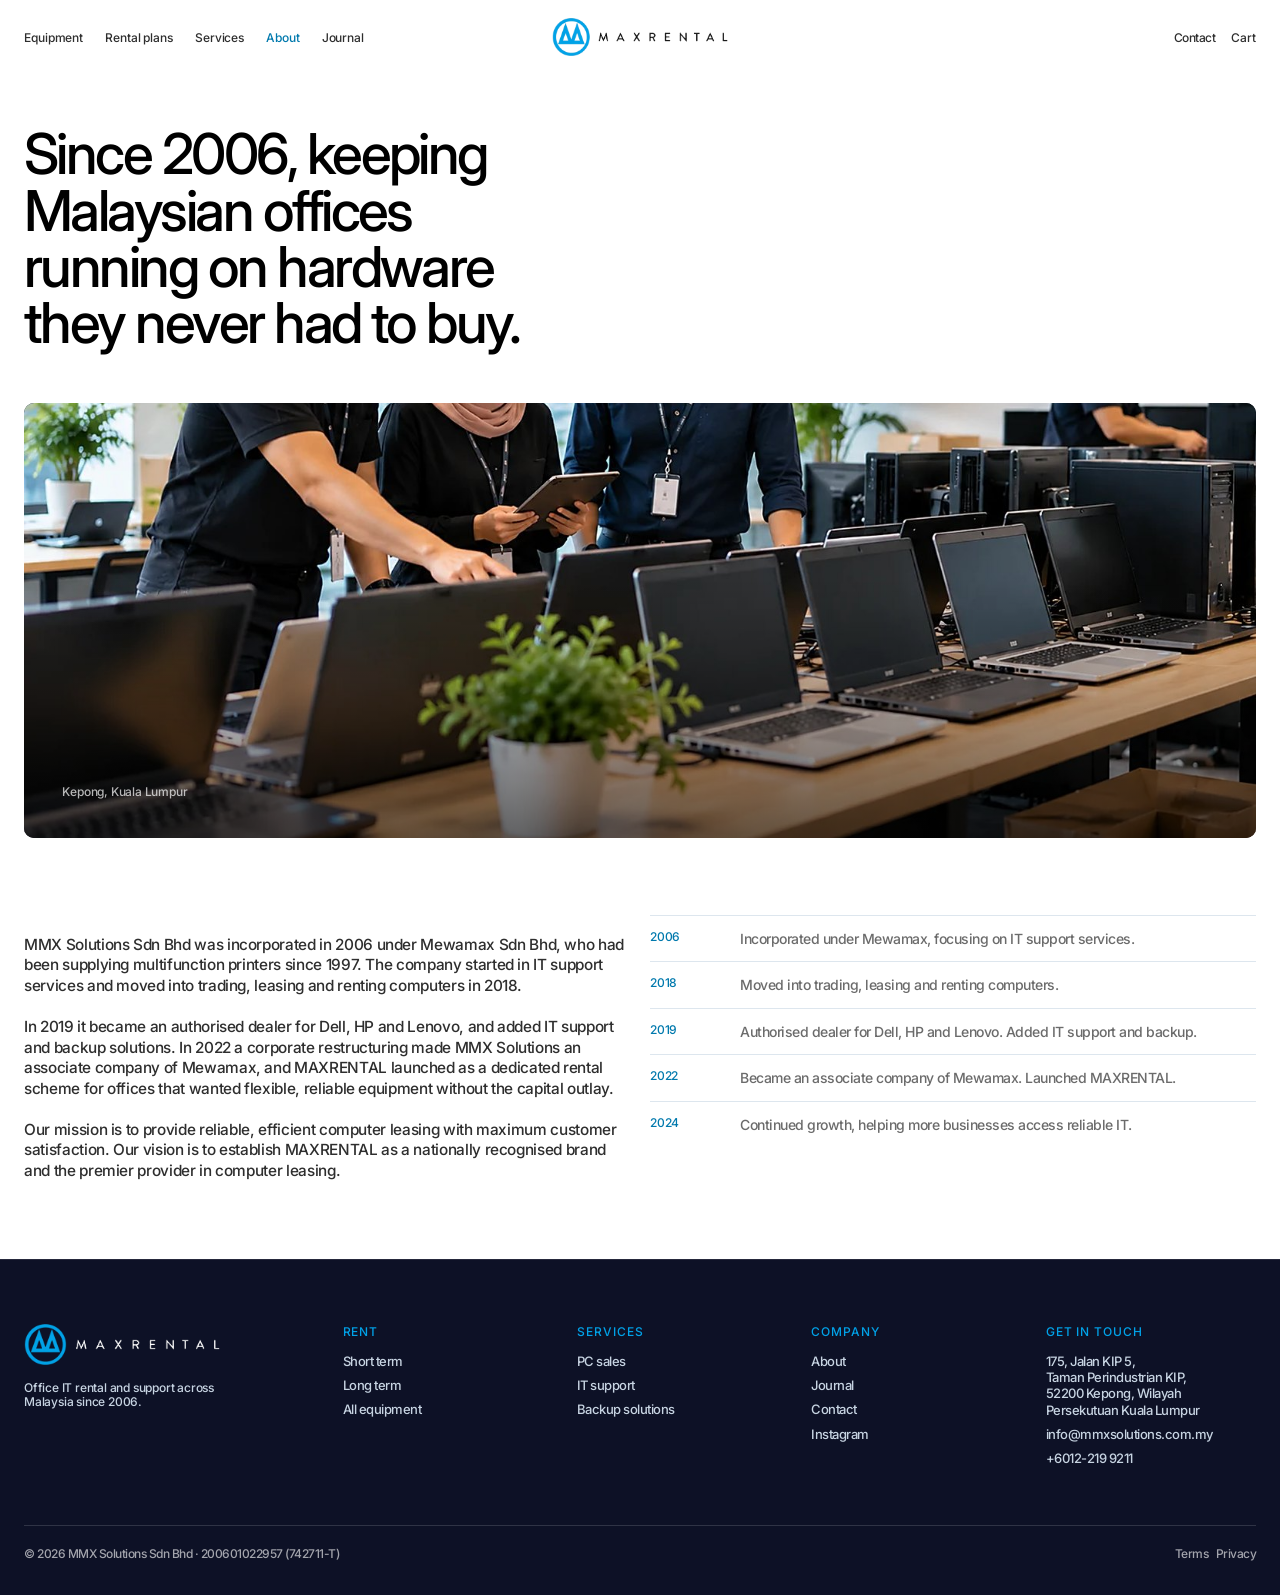
==== commit 742541fe: "Add a cart, and rewrite the hero for a corporate audience Cart is a slide-in drawer on every page, p" ====
--- a/about.html
+++ b/about.html
@@ -12,7 +12,7 @@
 <link rel="preconnect" href="https://fonts.googleapis.com" />
 <link rel="preconnect" href="https://fonts.gstatic.com" crossorigin />
 <link rel="stylesheet" href="https://fonts.googleapis.com/css2?family=Inter:wght@400;500;600&display=swap" />
-<link rel="stylesheet" href="css/app.css?v=1790254020" />
+<link rel="stylesheet" href="css/app.css?v=1790255253" />
 <link rel="icon" href="img/mark-512.png" />
 </head>
 <body>
@@ -24,6 +24,9 @@
         <a href="services.html">Services</a>
         <a href="about.html" aria-current="page">About</a>
         <a href="news.html">Journal</a>
+        <button class="nav__cart" type="button" data-open-cart>Cart
+          <span class="cart-badge" data-cart-count hidden>0</span>
+        </button>
       </nav>
       <button class="nav-toggle" type="button" aria-expanded="false">Menu</button>
       <a class="brand" href="index.html" aria-label="MAXRENTAL home">
@@ -31,7 +34,10 @@
       </a>
       <div class="header__end">
         <a href="contact.html">Contact</a>
-        <a href="products.html">Quote <span data-quote-count></span></a>
+        <button class="header__cart" type="button" data-open-cart
+                aria-haspopup="dialog" aria-expanded="false">Cart
+          <span class="cart-badge" data-cart-count hidden>0</span>
+        </button>
       </div>
     </div>
   </header>
@@ -145,6 +151,36 @@
       </div>
     </div>
   </footer>
-  <script src="js/app.js?v=1790254020"></script>
+  <div class="cart" data-cart-drawer hidden>
+    <div class="cart__scrim" data-close-cart></div>
+    <aside class="cart__panel" role="dialog" aria-modal="true" aria-label="Cart">
+      <header class="cart__head">
+        <h2 class="cart__title">Cart</h2>
+        <button class="cart__x" type="button" data-close-cart aria-label="Close">&times;</button>
+      </header>
+
+      <div class="cart__body" data-cart-body></div>
+
+      <footer class="cart__foot" data-cart-foot hidden>
+        <div class="cart__sum" data-sum-rent hidden>
+          <span>Monthly rental</span>
+          <strong data-cart-rent>RM0</strong>
+        </div>
+        <div class="cart__sum" data-sum-buy hidden>
+          <span>One-off purchase</span>
+          <strong data-cart-buy>RM0</strong>
+        </div>
+        <p class="cart__note">
+          Rental prices are per desk, per month. Delivery and installation included.
+        </p>
+        <!-- Placeholder target: point this at the payment gateway once it exists. -->
+        <a class="pill cart__cta" href="contact.html">Checkout</a>
+        <button class="cart__clear" type="button" data-clear-cart>Clear cart</button>
+      </footer>
+    </aside>
+  </div>
+  <script src="js/products.js?v=1790255253"></script>
+  <script>window.MR_PLAN_IMAGE = {"desktop-rental-plan": "dell-optiplex-3060-desktop", "desktop-rental-monthly-plan-basic": "dell-optiplex-3060-desktop", "desktop-rental-monthly-plan-mid-range": "hp-elitedesk-800-g3-desktop", "desktop-rental-monthly-plan-mid-range-2": "hp-elitedesk-800-g3-desktop", "desktop-rental-monthly-plan-advanced": "dell-optiplex-5080sff-desktop", "desktop-rental-monthly-plan-advanced-2": "dell-optiplex-5080sff-desktop", "laptop-rental-monthly-plan-basic": "dell-latitude-3400-laptop", "laptop-rental-monthly-plan-basic-2": "dell-latitude-3400-laptop", "laptop-rental-monthly-plan-mid-range": "dell-latitude-5400-laptop", "laptop-rental-monthly-plan-mid-range-2": "dell-latitude-5400-laptop", "laptop-rental-monthly-plan-advanced": "dell-latitude-5420-laptop", "laptop-rental-monthly-plan-advanced-2": "dell-latitude-5420-laptop", "apple-macbook-air-m2-short-rental-plan": "apple-macbook-air-m2", "laptop-rental-plan-macbook": "apple-macbook-air-m2"};</script>
+  <script src="js/app.js?v=1790255253"></script>
 </body>
 </html>
--- a/css/app.css
+++ b/css/app.css
@@ -58,6 +58,10 @@
 }
 
 *, *::before, *::after { box-sizing: border-box; }
+
+/* The hidden attribute is only display:none in the UA sheet, so any author
+   rule setting display (the summary rows are flex) silently beats it. */
+[hidden] { display: none !important; }
 
 html { -webkit-text-size-adjust: 100%; }
 
@@ -816,3 +820,159 @@
     .pdp__detail { grid-template-columns: 1fr; }
     .pdp__detail-copy { padding-inline: 0; }
 }
+
+/* ---------------------------------------------------------- cart drawer -- */
+
+.header__cart, .nav__cart {
+    display: inline-flex;
+    align-items: center;
+    gap: 6px;
+    background: none;
+    border: 0;
+    padding: 0;
+    font: inherit;
+    font-size: 12px;
+    color: var(--ink-2);
+    cursor: pointer;
+    transition: color 160ms ease;
+}
+.header__cart:hover, .nav__cart:hover { color: var(--accent-deep); }
+.nav__cart { display: none; }
+
+.cart-badge {
+    display: inline-flex;
+    align-items: center;
+    justify-content: center;
+    min-width: 18px;
+    height: 18px;
+    padding-inline: 5px;
+    border-radius: var(--r-pill);
+    background: var(--accent-deep);
+    color: #fff;
+    font-size: 11px;
+    line-height: 1;
+}
+
+.cart { position: fixed; inset: 0; z-index: 200; }
+.cart__scrim {
+    position: absolute;
+    inset: 0;
+    background: rgba(13, 17, 38, 0.42);
+    opacity: 0;
+    transition: opacity 300ms ease;
+}
+.cart.is-open .cart__scrim { opacity: 1; }
+
+.cart__panel {
+    position: absolute;
+    top: 0;
+    right: 0;
+    width: min(420px, 100%);
+    height: 100%;
+    background: var(--page);
+    display: flex;
+    flex-direction: column;
+    transform: translateX(100%);
+    transition: transform 320ms cubic-bezier(.4, 0, .2, 1);
+    box-shadow: -18px 0 46px rgba(13, 17, 38, 0.16);
+}
+.cart.is-open .cart__panel { transform: translateX(0); }
+
+.cart__head {
+    display: flex;
+    align-items: center;
+    justify-content: space-between;
+    padding: 20px 22px 16px;
+    border-bottom: 1px solid var(--rule);
+}
+.cart__title { font-size: 16px; letter-spacing: -0.03em; }
+.cart__x {
+    background: none; border: 0; cursor: pointer;
+    font-size: 22px; line-height: 1; color: var(--ink-3); padding: 2px 4px;
+}
+.cart__x:hover { color: var(--ink); }
+
+/* the list scrolls, the summary stays put */
+.cart__body { flex: 1 1 auto; overflow-y: auto; padding: 6px 22px; }
+
+.cart-empty { padding-block: 34px; display: grid; gap: 14px; justify-items: start; }
+
+.cart-list { display: grid; }
+.cart-item {
+    display: grid;
+    grid-template-columns: 72px minmax(0, 1fr) auto;
+    gap: 14px;
+    padding: 18px 0;
+    border-bottom: 1px solid var(--rule);
+    align-items: start;
+}
+.cart-item__media {
+    background: var(--surface);
+    border-radius: var(--r-tile);
+    aspect-ratio: 1 / 1;
+    display: grid;
+    place-items: center;
+    overflow: hidden;
+}
+.cart-item__media img { width: 100%; height: 100%; object-fit: contain; padding: 8px; }
+.cart-item__main { display: grid; gap: 7px; min-width: 0; }
+.cart-item__name { font-size: 14px; letter-spacing: -0.3px; }
+.cart-item__term { font-size: 12px; color: var(--ink-3); }
+.cart-item__side { display: grid; gap: 10px; justify-items: end; }
+.cart-item__price { font-size: 13px; white-space: nowrap; }
+.cart-item__x {
+    background: none; border: 0; cursor: pointer;
+    font-size: 17px; line-height: 1; color: var(--ink-4); padding: 0 2px;
+}
+.cart-item__x:hover { color: var(--sale); }
+
+.qty--sm { height: 30px; justify-self: start; }
+.qty--sm button { width: 28px; font-size: 14px; }
+.qty__n { min-width: 24px; text-align: center; font-size: 13px; }
+
+.cart__foot {
+    border-top: 1px solid var(--rule);
+    padding: 18px 22px calc(20px + env(safe-area-inset-bottom, 0px));
+    background: var(--surface);
+}
+.cart__sum {
+    display: flex;
+    justify-content: space-between;
+    align-items: baseline;
+    font-size: 15px;
+}
+.cart__sum strong { font-size: 19px; letter-spacing: -0.03em; }
+.cart__note { margin-top: 8px; font-size: 12px; color: var(--ink-3); }
+.cart__cta { width: 100%; justify-content: center; margin-top: 16px; }
+.cart__clear {
+    width: 100%;
+    margin-top: 10px;
+    background: none;
+    border: 0;
+    padding: 6px;
+    font: inherit;
+    font-size: 12px;
+    color: var(--ink-3);
+    cursor: pointer;
+}
+.cart__clear:hover { color: var(--sale); }
+
+body.has-drawer { overflow: hidden; }
+
+@media (prefers-reduced-motion: reduce) {
+    .cart__panel, .cart__scrim { transition: none; }
+}
+
+@media (max-width: 860px) {
+    /* The header row is tight on a phone, so the cart button moves into the
+       menu panel rather than disappearing. */
+    .header__cart { display: none; }
+    .nav__cart {
+        display: inline-flex;
+        font-size: 22px;
+        letter-spacing: -0.04em;
+        color: var(--ink);
+        padding-block: 7px;
+    }
+    .cart__panel { width: 100%; }
+}
